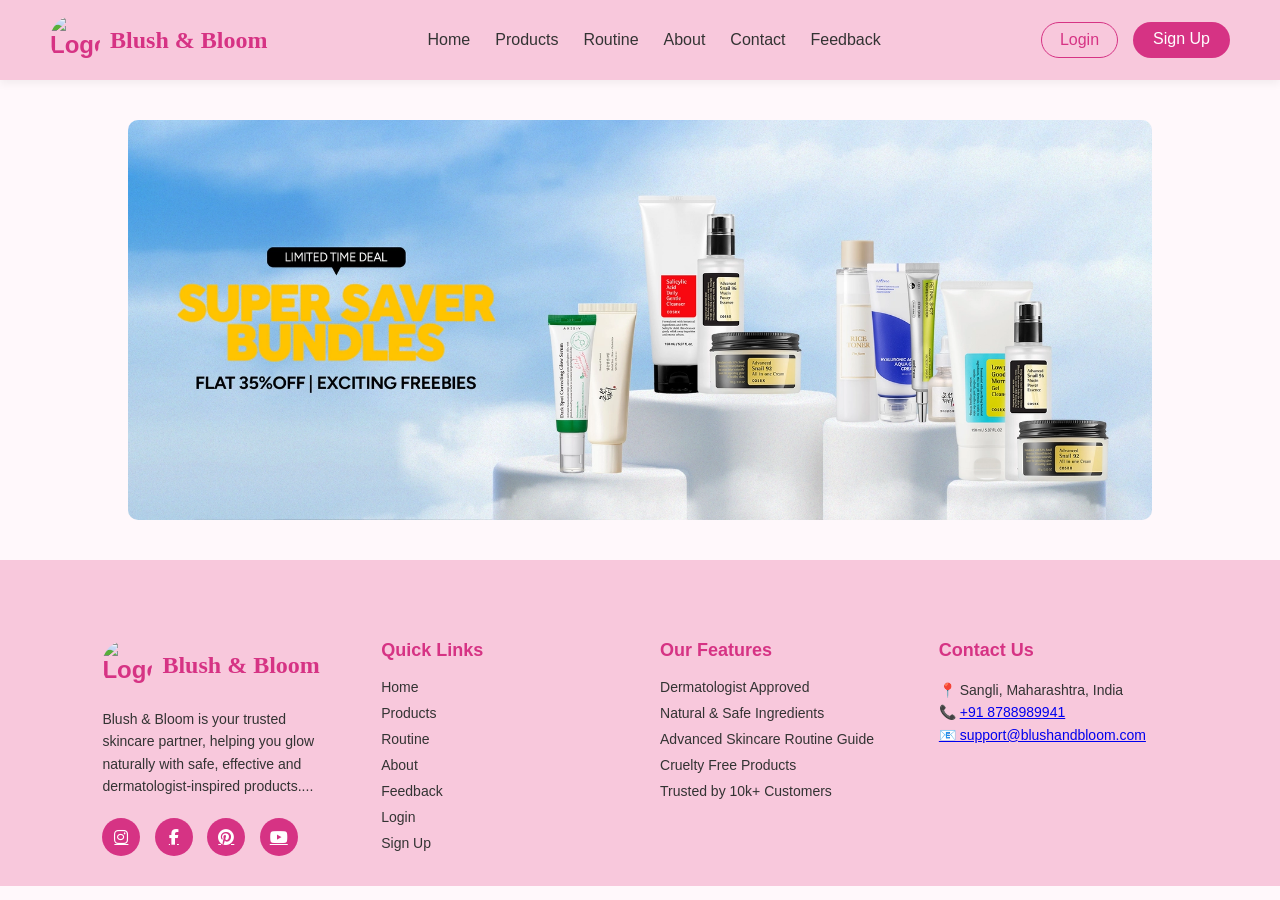
==== index.html @ 6193b395 "Merge branch 'SayaliPawar1312:main' into main" ====
<!DOCTYPE html>
<html lang="en">
<head>

    <title>Blush & Bloom</title>
    <link rel="stylesheet" href="css/index.css">
   <link rel="stylesheet" href="https://cdnjs.cloudflare.com/ajax/libs/font-awesome/6.5.0/css/all.min.css">
</head>
<body>

    <nav class="navbar">
        <div class="nav-left">
        <img src="images/logo.jpeg" alt="Logo" class="logo">
        <h2 class="brand">Blush & Bloom</h2>
        </div>

        <ul class="nav-links">
            <li><a href="./..index.html">Home</a></li>
            <li><a href="./pages/product.html">Products</a></li>
            <li><a href="./pages/routine.html">Routine</a></li>
            <li><a href="./pages/about.html">About</a></li>
            <li><a href="./pages/contact.html">Contact</a></li>
            <li><a href="./pages/feedback.html">Feedback</a></li>
        </ul>

        <div class="auth-buttons">
            <a href="pages/login.html" class="login-btn">Login</a>
            <a href="./pages/signup.html" class="signup-btn">Sign Up</a>
        </div>
    </nav>

   <section class="slider">

<img src="images/slide1.webp" class="slide active">
<img src="images/slide2.webp" class="slide">
<img src="images/slide3.webp" class="slide">
<img src="images/slide4.webp" class="slide">
<img src="images/slide5.webp" class="slide">
<img src="images/slide6.webp" class="slide">
</section>

<script src="js/index.js"></script>

   <footer class="footer">

    <div class="footer-container">

    
        <div class="footer-col">
          <div class="nav-left">
        <img src="images/logo.jpeg" alt="Logo" class="logo">
        <h2 class="brand">Blush & Bloom</h2>
        </div> &nbsp;  &nbsp; &nbsp; &nbsp;
    
            <p>
                Blush & Bloom is your trusted skincare partner, 
                helping you glow naturally with safe, effective 
                and dermatologist-inspired products....
            </p>

            <div class="social-icons">
               
                <a href="#"><i class="fab fa-instagram"></i></a>
                <a href="#"><i class="fab fa-facebook-f"></i></a>
                <a href="#"><i class="fab fa-pinterest"></i></a>
                <a href="#"><i class="fab fa-youtube"></i></a>
            </div>
        </div>

      
        <div class="footer-col">
            <h3>Quick Links</h3>
            <ul>
               <li><a href="./index.html">Home</a></li>
                <li><a href="./pages/product.html">Products</a></li>
                <li><a href="./pages/routine.html">Routine</a></li>
                <li><a href="./pages/about.html">About</a></li>
             <li><a href="./pages/feedback.html">Feedback</a></li>
                <li><a href="./pages/login.html">Login</a></li>
                <li><a href="./pages/signup.html">Sign Up</a></li>
            </ul>
        </div>

    <div class="footer-col">
            <h3>Our Features</h3>
            <ul>
                <li>Dermatologist Approved</li>
                <li>Natural & Safe Ingredients</li>
                <li>Advanced Skincare Routine Guide</li>
                <li>Cruelty Free Products</li>
                <li>Trusted by 10k+ Customers</li>
            </ul>
        </div>
             
       <div class="footer-col">
            <h3>Contact Us</h3>
            <p>📍 Sangli, Maharashtra, India</p>
            <p>📞 <a href="tel:+8788989941" class="menu-subitem">+91 8788989941</a></p>
            <p> <a href="mailto:support@blushandbloom.com.com" class="menu-subitem">
                 📧 support@blushandbloom.com
                </a>
         
        </div> 

    </div>
</footer>
---- css/index.css ----
* {
    margin: 0;
    padding: 0;
    box-sizing: border-box;
}

body {
    font-family: Arial, sans-serif;
    background-color: #fff8fb;
}


.logo {
    font-size: 24px;
    font-weight: bold;
    color: #d63384;
    
}
body{
    margin:0;
}

.navbar{
    display:flex;
    align-items:center;
    padding:0;
}

.navbar {
    display: flex;
    justify-content: space-between;
    align-items: center;
    padding: 15px 50px;
    background-color: #f8c8dc;
    box-shadow: 0 4px 8px rgba(0,0,0,0.05);
}

.logo{
    width:50px;
    height:50px;
    border-radius:50%;
    object-fit:cover;
    margin-left:0.001cm;
}

.nav-left{
    display:flex;
    align-items:center;
    gap:10px;
}

.logo{
    width:50px;
    height:50px;
    border-radius:50%;
    object-fit:cover;
}

.brand{
    font-family:serif;
    color:#d63384;
}

.nav-links{
    list-style:none;
    display:flex;
    gap:25px;
}

.nav-links a{
    text-decoration:none;
    color:black;
    font-weight:500;
}


.nav-links {
    list-style: none;
    display: flex;
    gap: 25px;
}

.nav-links li {
    list-style: none;
}

.nav-links a {
    text-decoration: none;
    color: #333;
    font-weight: 500;
    transition: 0.3s;
}

.nav-links a:hover {
    color: #d63384;
}

.auth-buttons {
    display: flex;
    gap: 15px;
}

.login-btn {
    padding: 8px 18px;
    border: 1px solid #d63384;
    border-radius: 25px;
    text-decoration: none;
    color: #d63384;
    transition: 0.3s;
}

.login-btn:hover {
    background-color: #d63384;
    color: white;
}

.signup-btn {
    padding: 8px 20px;
    background-color: #d63384;
    color: white;
    border-radius: 25px;
    text-decoration: none;
    transition: 0.3s;
}

.signup-btn:hover {
    background-color: #b0256a;
}

.hero {
    text-align: center;
    padding: 100px 20px;
}

.hero h1 {
    font-size: 36px;
    color: #d63384;
}

.hero p {
    margin-top: 10px;
    font-size: 18px;
    color: #555;
}

.hero {
    flex: 1;
}

.slider{
width:80%;
height:400px;
margin:40px auto;
overflow:hidden;
border-radius:10px;
}

.slide{
width:100%;
height:100%;
object-fit:cover;
object-position:center;
display:none;
}

.slide.active{
display:block;
}
.slides{
display:flex;
transition:transform 0.5s ease;
}

.footer {
    background-color: #f8c8dc;   
    color: #333;
    padding: 80px 8% 25px
}

.footer-container {
    display: flex;
    justify-content: space-between;
    flex-wrap: wrap;
    gap: 40px;
}

.footer-col {
    flex: 1;
    min-width: 230px;
}

.footer-logo {
    color: #d63384;
    margin-bottom: 15px;
    font-size: 22px;
}

.footer h3 {
    margin-bottom: 18px;
    color: #d63384;
    font-size: 18px;
}

.footer-col p {
    font-size: 14px;
    line-height: 1.6;
}

.footer-col ul {
    list-style: none;
}

.footer-col ul li {
    margin-bottom: 10px;
    font-size: 14px;
}

.footer-col ul li a {
    text-decoration: none;
    color: #333;
    transition: 0.3s;
}

.footer-col ul li a:hover {
    color: #d63384;
    padding-left: 5px;
}


.social-icons {
    margin-top: 20px;
}

.social-icons a {
    display: inline-flex;
    align-items: center;
    justify-content: center;
    width: 38px;
    height: 38px;
    border-radius: 50%;
    background-color: #d63384;
    color: #fff;
    margin-right: 10px;
    font-size: 16px;
    transition: 0.3s;
}

.social-icons a:hover {
    background-color: #b0256a;
    transform: translateY(-4px);
}

.footer-bottom {
    text-align: center;
    margin-top: 30px;
    border-top: 1px solid #f3b3cf;
    padding-top: 15px;
    font-size: 13px;
}


@media (max-width: 768px) {

    .footer-container {
        flex-direction: column;
        text-align: center;
    }

}
html, body {
    height: 100%;
}

body {
    display: flex;
    flex-direction: column;
}
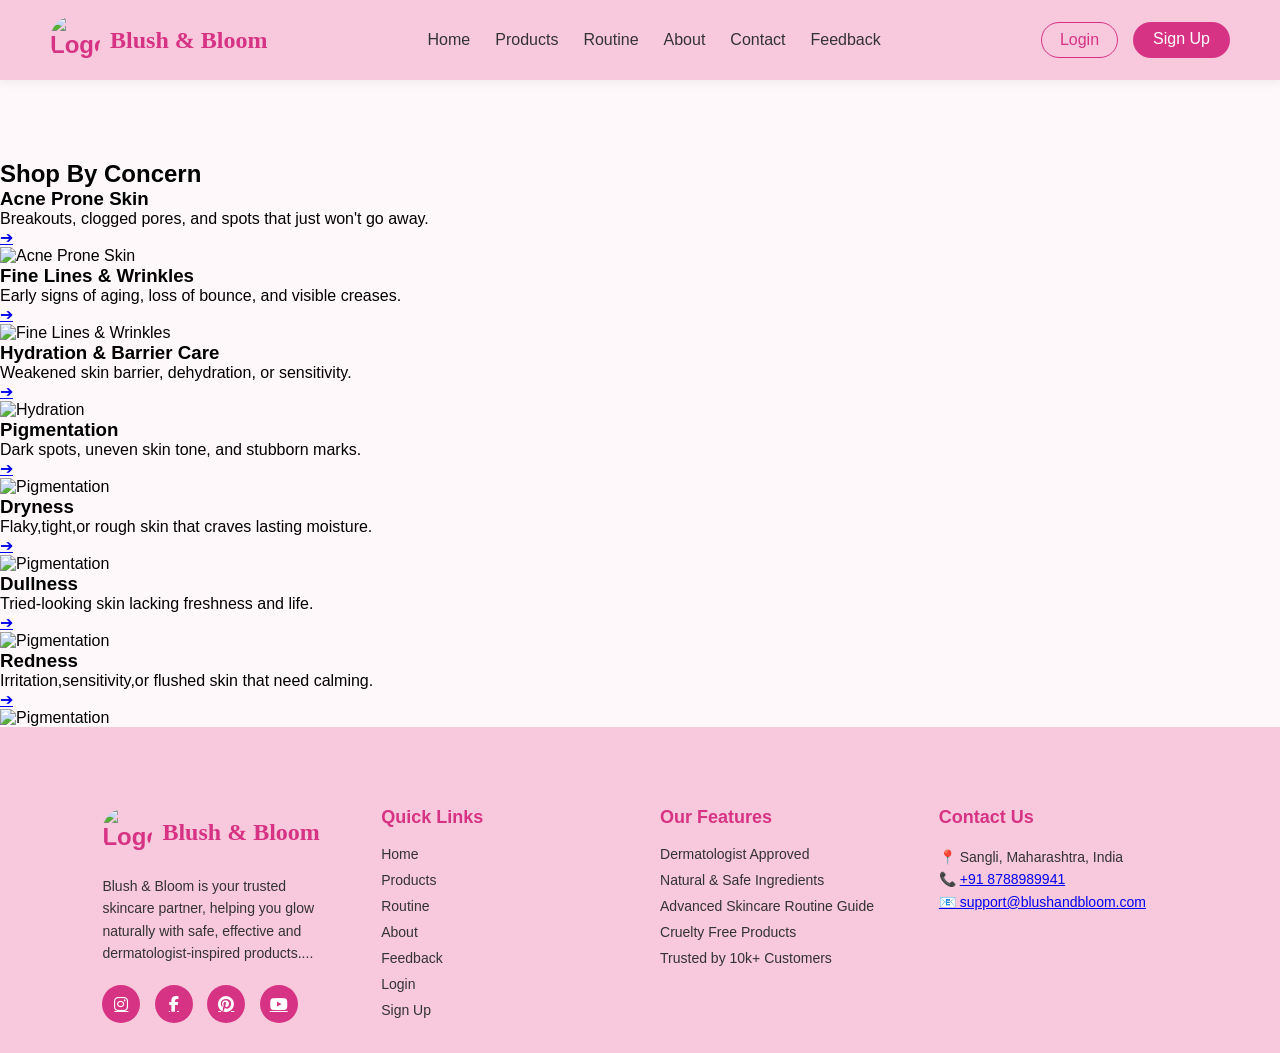
==== commit 6cba6151: "logo added" ====
--- a/index.html
+++ b/index.html
@@ -1,17 +1,18 @@
 <!DOCTYPE html>
 <html lang="en">
+
 <head>
 
     <title>Blush & Bloom</title>
-    <link rel="stylesheet" href="css/index.css">
-   <link rel="stylesheet" href="https://cdnjs.cloudflare.com/ajax/libs/font-awesome/6.5.0/css/all.min.css">
+    <link rel="stylesheet" href="./css/index.css">
+    <link rel="stylesheet" href="https://cdnjs.cloudflare.com/ajax/libs/font-awesome/6.5.0/css/all.min.css">
 </head>
+
 <body>
-
     <nav class="navbar">
         <div class="nav-left">
-        <img src="images/logo.jpeg" alt="Logo" class="logo">
-        <h2 class="brand">Blush & Bloom</h2>
+            <img src="images/logo.jpeg" alt="Logo" class="logo">
+            <h2 class="brand">Blush & Bloom</h2>
         </div>
 
         <ul class="nav-links">
@@ -29,78 +30,149 @@
         </div>
     </nav>
 
-   <section class="slider">
+    <div class="slider">
 
-<img src="images/slide1.webp" class="slide active">
-<img src="images/slide2.webp" class="slide">
-<img src="images/slide3.webp" class="slide">
-<img src="images/slide4.webp" class="slide">
-<img src="images/slide5.webp" class="slide">
-<img src="images/slide6.webp" class="slide">
-</section>
+        <img src="images/slide1.webp" class="slide active">
+        <img src="images/slide2.webp" class="slide">
+        <img src="images/slide3.webp" class="slide">
+        <img src="images/slide4.webp" class="slide">
+        <img src="images/slide5.webp" class="slide">
+        <img src="images/slide6.webp" class="slide">
+    </div>
 
-<script src="js/index.js"></script>
+    <script src="js/index.js"></script>
 
-   <footer class="footer">
+    <section class="shop-by-concern">
+        <h2 class="section-title">Shop By Concern</h2>
 
-    <div class="footer-container">
+        <div class="concern-container">
+            <div class="concern-card">
+                <div class="card-content">
+                    <h3>Acne Prone Skin</h3>
+                    <p>Breakouts, clogged pores, and spots that just won't go away.</p>
+                    <a href="#" class="arrow-btn">➔</a>
+                </div>
+                <img src="images/acne.webp" alt="Acne Prone Skin">
+            </div>
 
-    
-        <div class="footer-col">
-          <div class="nav-left">
-        <img src="images/logo.jpeg" alt="Logo" class="logo">
-        <h2 class="brand">Blush & Bloom</h2>
-        </div> &nbsp;  &nbsp; &nbsp; &nbsp;
-    
-            <p>
-                Blush & Bloom is your trusted skincare partner, 
-                helping you glow naturally with safe, effective 
-                and dermatologist-inspired products....
-            </p>
+            <div class="concern-card">
+                <div class="card-content">
+                    <h3>Fine Lines & Wrinkles</h3>
+                    <p>Early signs of aging, loss of bounce, and visible creases.</p>
+                    <a href="#" class="arrow-btn">➔</a>
+                </div>
+                <img src="images/fine-lines.webp" alt="Fine Lines & Wrinkles">
+            </div>
 
-            <div class="social-icons">
-               
-                <a href="#"><i class="fab fa-instagram"></i></a>
-                <a href="#"><i class="fab fa-facebook-f"></i></a>
-                <a href="#"><i class="fab fa-pinterest"></i></a>
-                <a href="#"><i class="fab fa-youtube"></i></a>
+            <div class="concern-card">
+                <div class="card-content">
+                    <h3>Hydration & Barrier Care</h3>
+                    <p>Weakened skin barrier, dehydration, or sensitivity.</p>
+                    <a href="#" class="arrow-btn">➔</a>
+                </div>
+                <img src="images/hydration.webp" alt="Hydration">
             </div>
+
+            <div class="concern-card">
+                <div class="card-content">
+                    <h3>Pigmentation</h3>
+                    <p>Dark spots, uneven skin tone, and stubborn marks.</p>
+                    <a href="#" class="arrow-btn">➔</a>
+                </div>
+                <img src="images/pigmentation.webp" alt="Pigmentation">
+            </div>
+
+            <div class="concern-card">
+                <div class="card-content">
+                    <h3>Dryness</h3>
+                    <p>Flaky,tight,or rough skin that craves lasting moisture.</p>
+                    <a href="#" class="arrow-btn">➔</a>
+                </div>
+                <img src="images/dryness.webp" alt="Pigmentation">
+            </div>
+
+            <div class="concern-card">
+                <div class="card-content">
+                    <h3>Dullness</h3>
+                    <p>Tried-looking skin lacking freshness and life.</p>
+                    <a href="#" class="arrow-btn">➔</a>
+                </div>
+                <img src="images/dullness.webp" alt="Pigmentation">
+            </div>
+
+            <div class="concern-card">
+                <div class="card-content">
+                    <h3>Redness</h3>
+                    <p>Irritation,sensitivity,or flushed skin that need calming.</p>
+                    <a href="#" class="arrow-btn">➔</a>
+                </div>
+                <img src="images/redness.webp" alt="Pigmentation">
+            </div>
+
+
         </div>
+    </section>
 
-      
-        <div class="footer-col">
-            <h3>Quick Links</h3>
-            <ul>
-               <li><a href="./index.html">Home</a></li>
-                <li><a href="./pages/product.html">Products</a></li>
-                <li><a href="./pages/routine.html">Routine</a></li>
-                <li><a href="./pages/about.html">About</a></li>
-             <li><a href="./pages/feedback.html">Feedback</a></li>
-                <li><a href="./pages/login.html">Login</a></li>
-                <li><a href="./pages/signup.html">Sign Up</a></li>
-            </ul>
+    <footer class="footer">
+
+        <div class="footer-container">
+
+
+            <div class="footer-col">
+                <div class="nav-left">
+                    <img src="images/logo.jpeg" alt="Logo" class="logo">
+                    <h2 class="brand">Blush & Bloom</h2>
+                </div> &nbsp; &nbsp; &nbsp; &nbsp;
+
+                <p>
+                    Blush & Bloom is your trusted skincare partner,
+                    helping you glow naturally with safe, effective
+                    and dermatologist-inspired products....
+                </p>
+
+                <div class="social-icons">
+
+                    <a href="#"><i class="fab fa-instagram"></i></a>
+                    <a href="#"><i class="fab fa-facebook-f"></i></a>
+                    <a href="#"><i class="fab fa-pinterest"></i></a>
+                    <a href="#"><i class="fab fa-youtube"></i></a>
+                </div>
+            </div>
+
+
+            <div class="footer-col">
+                <h3>Quick Links</h3>
+                <ul>
+                    <li><a href="./index.html">Home</a></li>
+                    <li><a href="./pages/product.html">Products</a></li>
+                    <li><a href="./pages/routine.html">Routine</a></li>
+                    <li><a href="./pages/about.html">About</a></li>
+                    <li><a href="./pages/feedback.html">Feedback</a></li>
+                    <li><a href="./pages/login.html">Login</a></li>
+                    <li><a href="./pages/signup.html">Sign Up</a></li>
+                </ul>
+            </div>
+
+            <div class="footer-col">
+                <h3>Our Features</h3>
+                <ul>
+                    <li>Dermatologist Approved</li>
+                    <li>Natural & Safe Ingredients</li>
+                    <li>Advanced Skincare Routine Guide</li>
+                    <li>Cruelty Free Products</li>
+                    <li>Trusted by 10k+ Customers</li>
+                </ul>
+            </div>
+
+            <div class="footer-col">
+                <h3>Contact Us</h3>
+                <p>📍 Sangli, Maharashtra, India</p>
+                <p>📞 <a href="tel:+8788989941" class="menu-subitem">+91 8788989941</a></p>
+                <p> <a href="mailto:support@blushandbloom.com.com" class="menu-subitem">
+                        📧 support@blushandbloom.com
+                    </a>
+
+            </div>
+
         </div>
-
-    <div class="footer-col">
-            <h3>Our Features</h3>
-            <ul>
-                <li>Dermatologist Approved</li>
-                <li>Natural & Safe Ingredients</li>
-                <li>Advanced Skincare Routine Guide</li>
-                <li>Cruelty Free Products</li>
-                <li>Trusted by 10k+ Customers</li>
-            </ul>
-        </div>
-             
-       <div class="footer-col">
-            <h3>Contact Us</h3>
-            <p>📍 Sangli, Maharashtra, India</p>
-            <p>📞 <a href="tel:+8788989941" class="menu-subitem">+91 8788989941</a></p>
-            <p> <a href="mailto:support@blushandbloom.com.com" class="menu-subitem">
-                 📧 support@blushandbloom.com
-                </a>
-         
-        </div> 
-
-    </div>
-</footer>+    </footer>
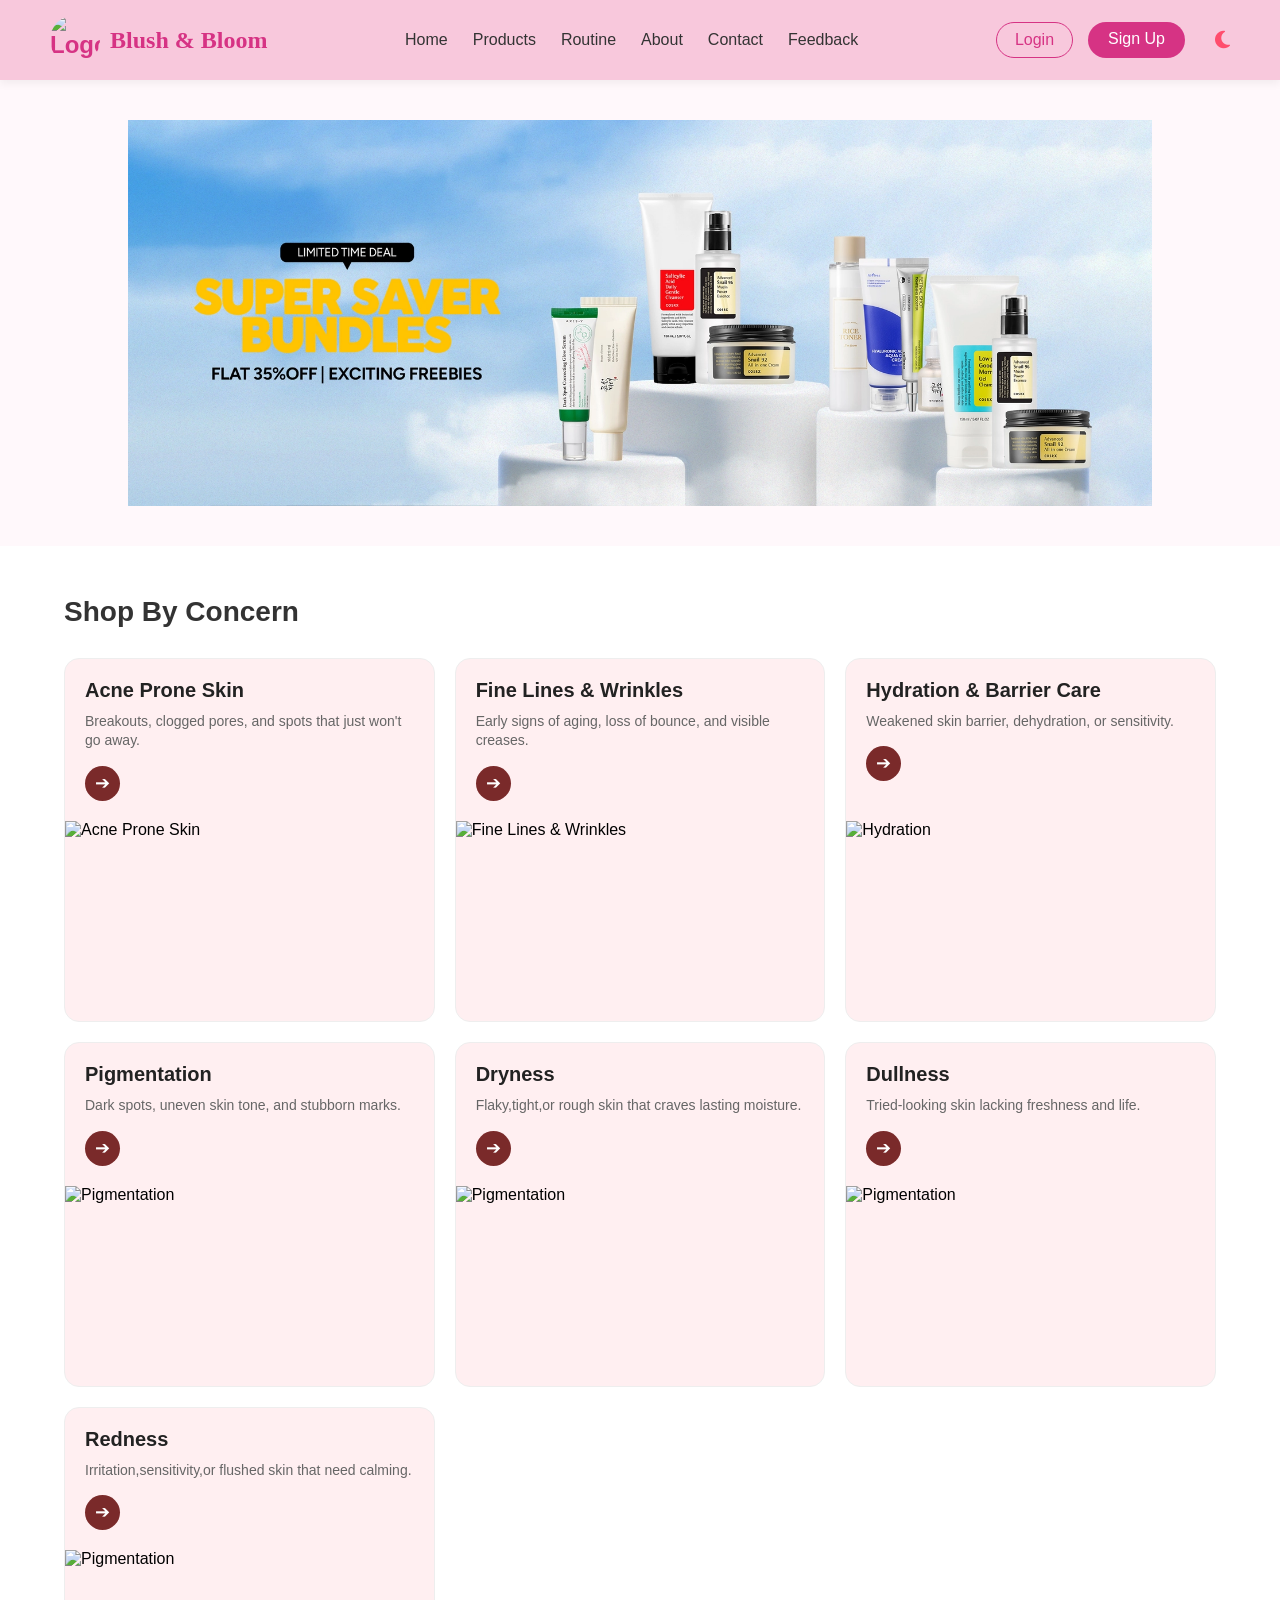
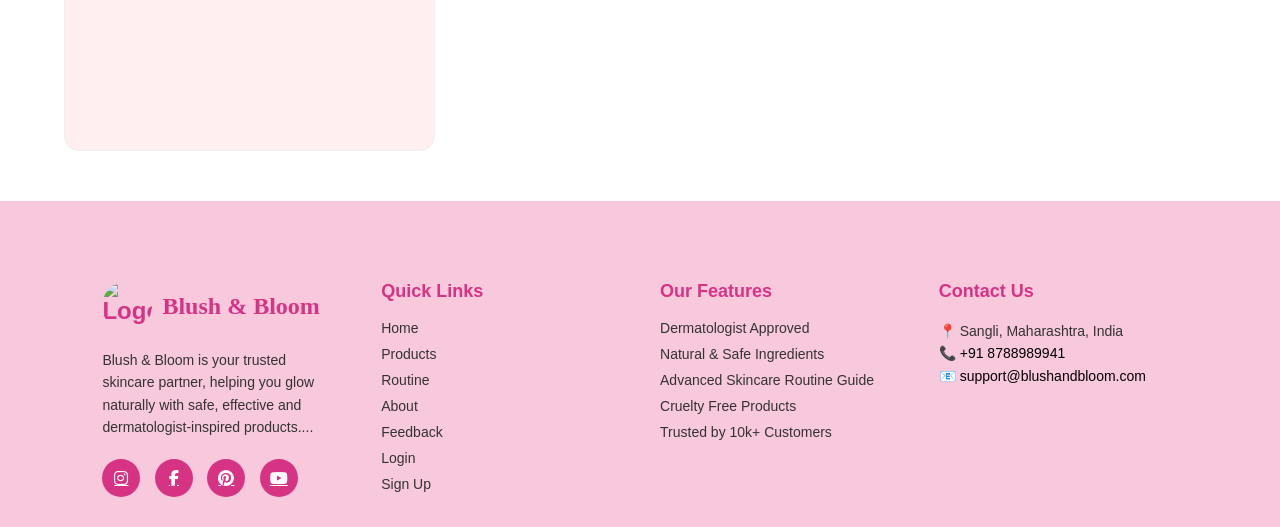
==== commit e1ee4a44: "local storage added" ====
--- a/index.html
+++ b/index.html
@@ -1,13 +1,10 @@
 <!DOCTYPE html>
 <html lang="en">
-
 <head>
-
     <title>Blush & Bloom</title>
     <link rel="stylesheet" href="./css/index.css">
     <link rel="stylesheet" href="https://cdnjs.cloudflare.com/ajax/libs/font-awesome/6.5.0/css/all.min.css">
 </head>
-
 <body>
     <nav class="navbar">
         <div class="nav-left">
@@ -27,6 +24,9 @@
         <div class="auth-buttons">
             <a href="pages/login.html" class="login-btn">Login</a>
             <a href="./pages/signup.html" class="signup-btn">Sign Up</a>
+            <button id="themeToggle" class="theme-btn">
+<i class="fa-solid fa-moon"></i>
+</button>
         </div>
     </nav>
 
@@ -50,7 +50,7 @@
                 <div class="card-content">
                     <h3>Acne Prone Skin</h3>
                     <p>Breakouts, clogged pores, and spots that just won't go away.</p>
-                    <a href="#" class="arrow-btn">➔</a>
+                    <a href="pages/product.html" class="arrow-btn">➔</a>
                 </div>
                 <img src="images/acne.webp" alt="Acne Prone Skin">
             </div>
@@ -59,7 +59,7 @@
                 <div class="card-content">
                     <h3>Fine Lines & Wrinkles</h3>
                     <p>Early signs of aging, loss of bounce, and visible creases.</p>
-                    <a href="#" class="arrow-btn">➔</a>
+                  <a href="pages/product.html" class="arrow-btn">➔</a>
                 </div>
                 <img src="images/fine-lines.webp" alt="Fine Lines & Wrinkles">
             </div>
@@ -68,7 +68,7 @@
                 <div class="card-content">
                     <h3>Hydration & Barrier Care</h3>
                     <p>Weakened skin barrier, dehydration, or sensitivity.</p>
-                    <a href="#" class="arrow-btn">➔</a>
+                     <a href="pages/product.html" class="arrow-btn">➔</a>
                 </div>
                 <img src="images/hydration.webp" alt="Hydration">
             </div>
@@ -77,7 +77,7 @@
                 <div class="card-content">
                     <h3>Pigmentation</h3>
                     <p>Dark spots, uneven skin tone, and stubborn marks.</p>
-                    <a href="#" class="arrow-btn">➔</a>
+                     <a href="pages/product.html" class="arrow-btn">➔</a>
                 </div>
                 <img src="images/pigmentation.webp" alt="Pigmentation">
             </div>
@@ -86,7 +86,7 @@
                 <div class="card-content">
                     <h3>Dryness</h3>
                     <p>Flaky,tight,or rough skin that craves lasting moisture.</p>
-                    <a href="#" class="arrow-btn">➔</a>
+              <a href="pages/product.html" class="arrow-btn">➔</a>
                 </div>
                 <img src="images/dryness.webp" alt="Pigmentation">
             </div>
@@ -95,7 +95,7 @@
                 <div class="card-content">
                     <h3>Dullness</h3>
                     <p>Tried-looking skin lacking freshness and life.</p>
-                    <a href="#" class="arrow-btn">➔</a>
+                    <a href="pages/product.html" class="arrow-btn">➔</a>
                 </div>
                 <img src="images/dullness.webp" alt="Pigmentation">
             </div>
@@ -104,12 +104,10 @@
                 <div class="card-content">
                     <h3>Redness</h3>
                     <p>Irritation,sensitivity,or flushed skin that need calming.</p>
-                    <a href="#" class="arrow-btn">➔</a>
+                   <a href="pages/product.html" class="arrow-btn">➔</a>
                 </div>
                 <img src="images/redness.webp" alt="Pigmentation">
             </div>
-
-
         </div>
     </section>
 
--- a/css/index.css
+++ b/css/index.css
@@ -101,6 +101,32 @@
     gap: 15px;
 }
 
+.theme-btn{
+background:transparent;
+border:none;
+font-size:20px;
+cursor:pointer;
+color:#ff4d6d;
+margin-left:15px;
+}
+
+.dark-mode{
+background:#1a1a1a;
+color:white;
+}
+
+.dark-mode .navbar{
+background:#111;
+}
+
+.dark-mode .nav-links a{
+color:white;
+}
+
+.dark-mode .brand{
+color:#ff8fab;
+}
+
 .login-btn {
     padding: 8px 18px;
     border: 1px solid #d63384;
@@ -152,8 +178,8 @@
 width:80%;
 height:400px;
 margin:40px auto;
-overflow:hidden;
 border-radius:10px;
+position: relative;
 }
 
 .slide{
@@ -167,6 +193,7 @@
 .slide.active{
 display:block;
 }
+
 .slides{
 display:flex;
 transition:transform 0.5s ease;
@@ -227,6 +254,10 @@
     padding-left: 5px;
 }
 
+.menu-subitem{
+    text-decoration: none;
+    color: black;
+}
 
 .social-icons {
     margin-top: 20px;
@@ -276,3 +307,82 @@
     display: flex;
     flex-direction: column;
 }
+
+.shop-by-concern {
+    padding: 50px 5%;
+    background-color: #fff;
+    font-family: Arial, sans-serif;
+}
+
+.section-title {
+    font-size: 28px;
+    font-weight: bold;
+    margin-bottom: 30px;
+    color: #333;
+}
+
+.concern-container {
+    display: grid;
+    grid-template-columns: repeat(auto-fit, minmax(280px, 1fr));
+    gap: 20px;
+}
+
+.concern-card {
+    background-color: #FFEFF1 ; 
+    border-radius: 15px;
+    overflow: hidden;
+    display: flex;
+    flex-direction: column;
+    justify-content: space-between;
+    transition: transform 0.3s ease;
+    border: 1px solid #eee;
+}
+
+.concern-card:hover {
+    transform: translateY(-5px);
+}
+
+.card-content {
+    padding: 20px;
+}
+
+.card-content h3 {
+    font-size: 20px;
+    margin-bottom: 10px;
+    color: #222;
+}
+
+.card-content p {
+    font-size: 14px;
+    color: #666;
+    line-height: 1.4;
+    margin-bottom: 15px;
+}
+
+.arrow-btn {
+    display: inline-block;
+    width: 35px;
+    height: 35px;
+    background-color: #7a2a2a; 
+    color: white;
+    text-align: center;
+    line-height: 35px;
+    border-radius: 50%;
+    text-decoration: none;
+    font-size: 18px;
+}
+
+.concern-card img {
+    width: 100%;
+    height: 200px;
+    object-fit: cover;
+    display: block;
+}
+
+@media (max-width: 600px) {
+    .concern-container {
+        grid-template-columns: 1fr;
+    }
+}
+
+
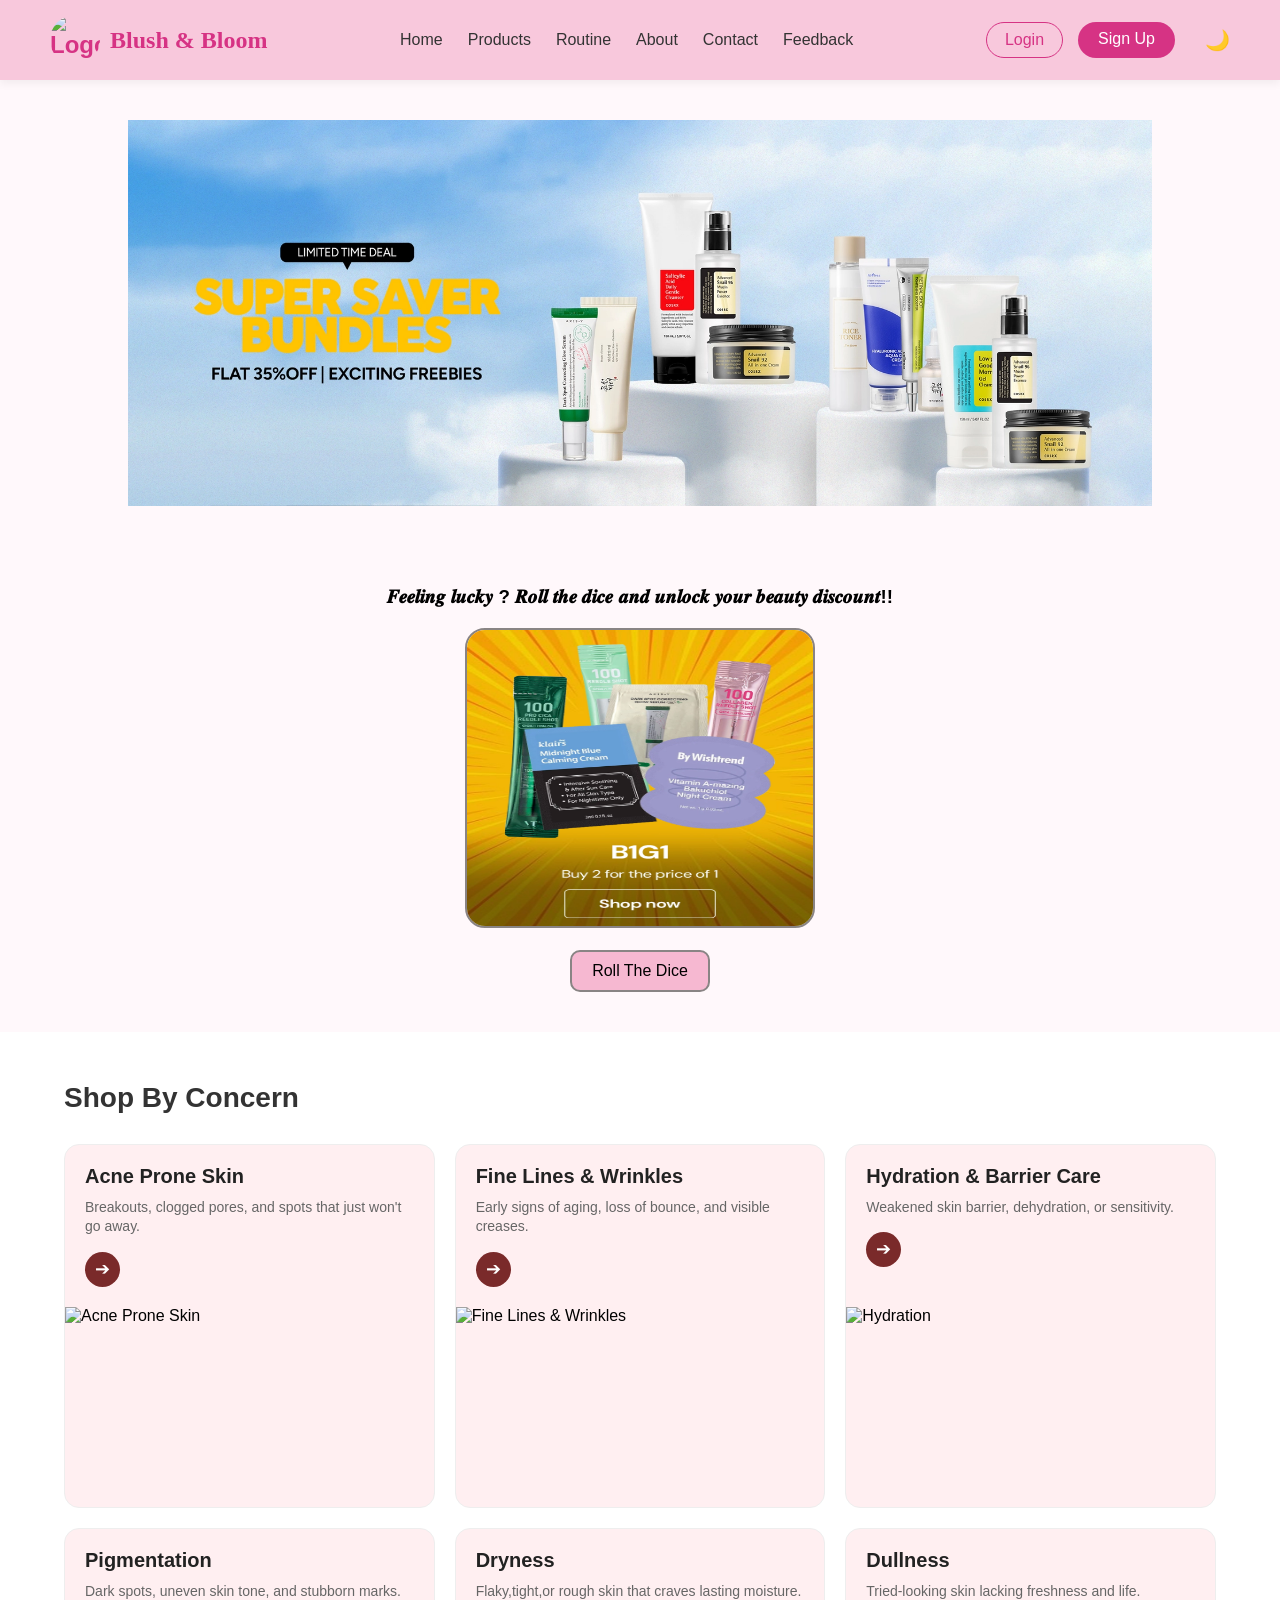
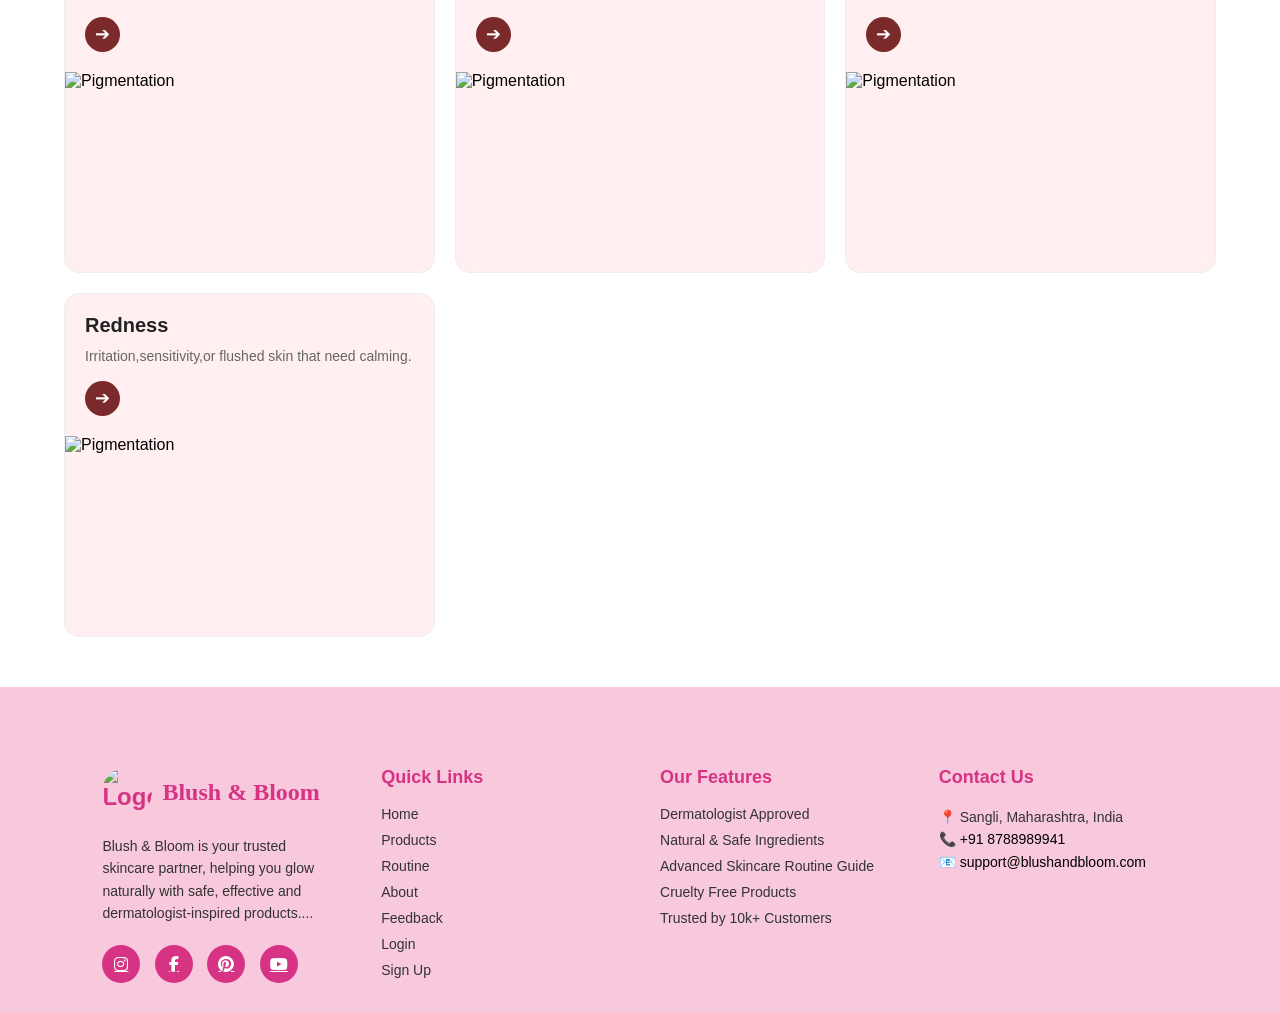
==== commit 27852ec9: "Merge branch 'SayaliPawar1312:main' into main" ====
--- a/index.html
+++ b/index.html
@@ -24,8 +24,7 @@
         <div class="auth-buttons">
             <a href="pages/login.html" class="login-btn">Login</a>
             <a href="./pages/signup.html" class="signup-btn">Sign Up</a>
-            <button id="themeToggle" class="theme-btn">
-<i class="fa-solid fa-moon"></i>
+        <button id="themeToggle" class="theme-btn">🌙</button>
 </button>
         </div>
     </nav>
@@ -41,6 +40,49 @@
     </div>
 
     <script src="js/index.js"></script>
+
+    <div class="dice-container">
+        <h3>𝑭𝒆𝒆𝒍𝒊𝒏𝒈 𝒍𝒖𝒄𝒌𝒚 ?
+𝑹𝒐𝒍𝒍 𝒕𝒉𝒆 𝒅𝒊𝒄𝒆 𝒂𝒏𝒅 𝒖𝒏𝒍𝒐𝒄𝒌 𝒚𝒐𝒖𝒓 𝒃𝒆𝒂𝒖𝒕𝒚 𝒅𝒊𝒔𝒄𝒐𝒖𝒏𝒕!!</h3>
+        <img src="images/dice1.webp" alt="discount" id="dice" class="dice-img" />
+        <br> <br>
+        <button type="button" onclick="rollDice()" class="dice">Roll The Dice</button>
+
+        <script>
+            const diceImg = document.getElementById("dice");
+            function rollDice() {
+                const min = 1;
+                const max = 7;
+
+                const randomNumber = Math.floor(Math.random() * (max - min)) + min;
+                switch (randomNumber) {
+                    case 1: diceImg.src = "images/dice2.jpg";
+                        console.log(randomNumber);
+                        break;
+                    case 2: diceImg.src = "images/dice3.webp";
+                        console.log(randomNumber);
+
+                        break;
+                    case 3: diceImg.src = "images/dice4.webp";
+                        console.log(randomNumber);
+
+                        break;
+                    case 4: diceImg.src = "images/dice-5.jpg";
+                        console.log(randomNumber);
+
+                        break;
+                    case 5: diceImg.src = "images/dice-6.jpg";
+                        console.log(randomNumber);
+
+                        break;
+                    case 6: diceImg.src = "images/dice-7.jpg";
+                        console.log(randomNumber);
+
+                        break;
+                }
+            }
+        </script>
+    </div>
 
     <section class="shop-by-concern">
         <h2 class="section-title">Shop By Concern</h2>
--- a/css/index.css
+++ b/css/index.css
@@ -100,31 +100,24 @@
     display: flex;
     gap: 15px;
 }
-
 .theme-btn{
-background:transparent;
-border:none;
-font-size:20px;
-cursor:pointer;
-color:#ff4d6d;
-margin-left:15px;
-}
-
-.dark-mode{
-background:#1a1a1a;
+background: transparent;
+border: none;
+font-size: 20px;
+cursor: pointer;
+margin-left: 15px;
+}
+
+.navbar.dark-mode{
+background:#111;
+}
+
+.navbar.dark-mode a{
 color:white;
 }
 
-.dark-mode .navbar{
-background:#111;
-}
-
-.dark-mode .nav-links a{
-color:white;
-}
-
-.dark-mode .brand{
-color:#ff8fab;
+.navbar.dark-mode .brand{
+color:#ff6b81;
 }
 
 .login-btn {
@@ -385,4 +378,40 @@
     }
 }
 
-
+.dice-img {
+    width: 350px;
+    height: 300px;
+    border: #898484 solid 2px;
+    border-radius: 20px;
+    text-align: right;
+}
+
+.dice-container {
+    text-align: center;
+    margin: 40px 0;
+}
+
+.dice-container h3 {
+    color: #000000;
+    margin-bottom: 20px;
+}
+
+.dice {
+    padding: 10px 20px;
+    font-size: 16px;
+    background-color: #f6b8d1;
+    color: #000000;
+    border:#898484 solid 2px;
+    border-radius: 10px;
+    cursor: pointer;
+}
+
+.dice:hover {
+    background-color: #d63384;
+    color: #fff;
+}
+
+.heading{
+    background-color:  #f8c8dc;
+    padding: 20px;
+}
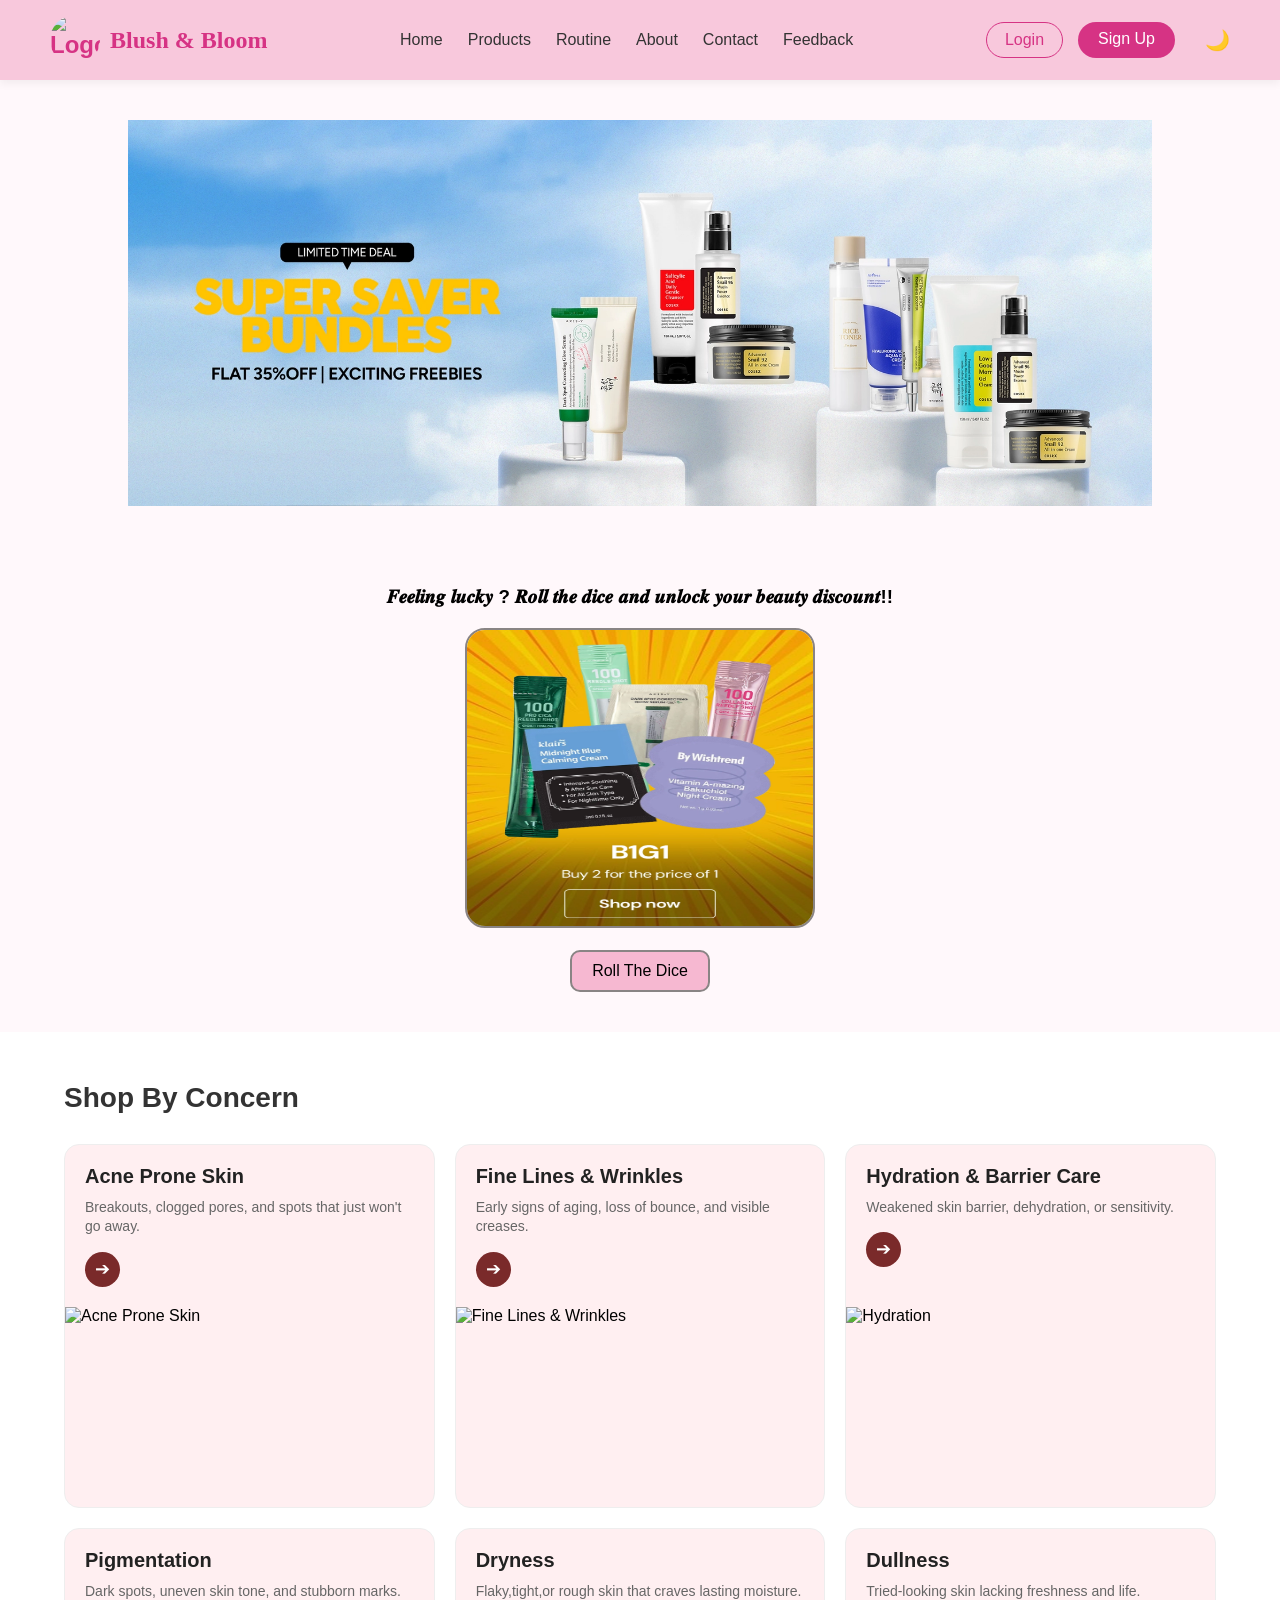
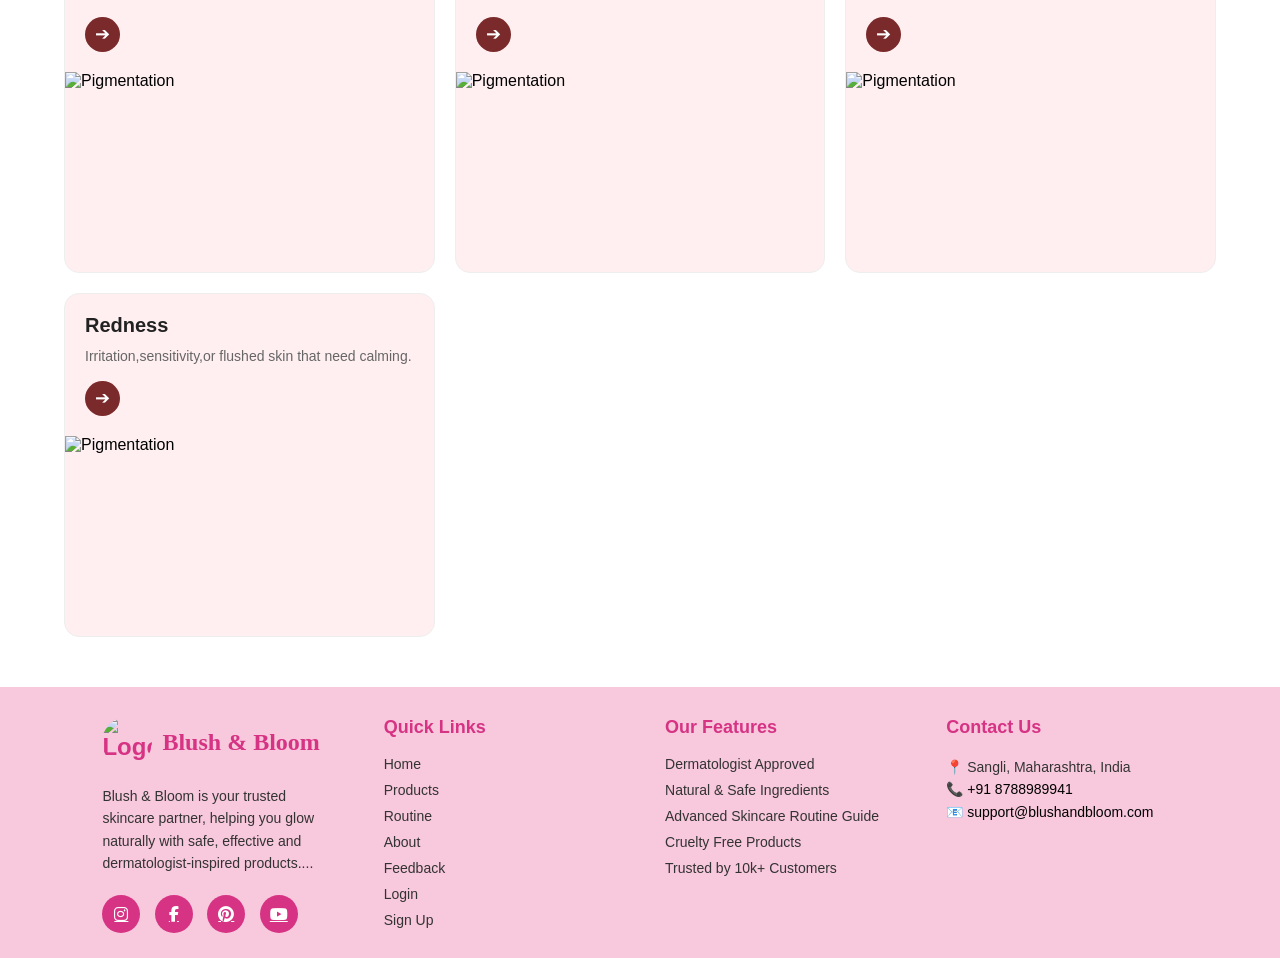
==== commit d277412d: "Merge branch 'SayaliPawar1312:main' into main" ====
--- a/index.html
+++ b/index.html
@@ -3,6 +3,8 @@
 <head>
     <title>Blush & Bloom</title>
     <link rel="stylesheet" href="./css/index.css">
+       <link rel="stylesheet" href="./css/navbar.css">
+        <link rel="stylesheet" href="./css/footer.css">
     <link rel="stylesheet" href="https://cdnjs.cloudflare.com/ajax/libs/font-awesome/6.5.0/css/all.min.css">
 </head>
 <body>
--- a/css/index.css
+++ b/css/index.css
@@ -7,7 +7,7 @@
 
 body {
     font-family: Arial, sans-serif;
-    background-color: #fff8fb;
+    background-color: #fff0f5;
 }
 
 
@@ -192,114 +192,6 @@
 transition:transform 0.5s ease;
 }
 
-.footer {
-    background-color: #f8c8dc;   
-    color: #333;
-    padding: 80px 8% 25px
-}
-
-.footer-container {
-    display: flex;
-    justify-content: space-between;
-    flex-wrap: wrap;
-    gap: 40px;
-}
-
-.footer-col {
-    flex: 1;
-    min-width: 230px;
-}
-
-.footer-logo {
-    color: #d63384;
-    margin-bottom: 15px;
-    font-size: 22px;
-}
-
-.footer h3 {
-    margin-bottom: 18px;
-    color: #d63384;
-    font-size: 18px;
-}
-
-.footer-col p {
-    font-size: 14px;
-    line-height: 1.6;
-}
-
-.footer-col ul {
-    list-style: none;
-}
-
-.footer-col ul li {
-    margin-bottom: 10px;
-    font-size: 14px;
-}
-
-.footer-col ul li a {
-    text-decoration: none;
-    color: #333;
-    transition: 0.3s;
-}
-
-.footer-col ul li a:hover {
-    color: #d63384;
-    padding-left: 5px;
-}
-
-.menu-subitem{
-    text-decoration: none;
-    color: black;
-}
-
-.social-icons {
-    margin-top: 20px;
-}
-
-.social-icons a {
-    display: inline-flex;
-    align-items: center;
-    justify-content: center;
-    width: 38px;
-    height: 38px;
-    border-radius: 50%;
-    background-color: #d63384;
-    color: #fff;
-    margin-right: 10px;
-    font-size: 16px;
-    transition: 0.3s;
-}
-
-.social-icons a:hover {
-    background-color: #b0256a;
-    transform: translateY(-4px);
-}
-
-.footer-bottom {
-    text-align: center;
-    margin-top: 30px;
-    border-top: 1px solid #f3b3cf;
-    padding-top: 15px;
-    font-size: 13px;
-}
-
-
-@media (max-width: 768px) {
-
-    .footer-container {
-        flex-direction: column;
-        text-align: center;
-    }
-
-}
-html, body {
-    height: 100%;
-}
-
-body {
-    display: flex;
-    flex-direction: column;
-}
 
 .shop-by-concern {
     padding: 50px 5%;
@@ -414,4 +306,5 @@
 .heading{
     background-color:  #f8c8dc;
     padding: 20px;
-}+}
+
--- a/css/navbar.css
+++ b/css/navbar.css
@@ -0,0 +1,203 @@
+* {
+    margin: 0;
+    padding: 0;
+    box-sizing: border-box;
+}
+
+body {
+    font-family: Arial, sans-serif;
+    background-color: #fff8fb;
+}
+
+.logo {
+    font-size: 24px;
+    font-weight: bold;
+    color: #d63384;
+
+}
+
+body {
+    margin: 0;
+}
+
+.navbar {
+    display: flex;
+    justify-content: space-between;
+    align-items: center;
+    padding: 15px 50px;
+    background-color: #f8c8dc;
+    box-shadow: 0 4px 8px rgba(0, 0, 0, 0.05);
+    position: sticky;
+}
+
+.logo {
+    width: 50px;
+    height: 50px;
+    border-radius: 50%;
+    object-fit: cover;
+    margin-left: 0.001cm;
+}
+
+.nav-left {
+    display: flex;
+    align-items: center;
+    gap: 10px;
+}
+
+.logo {
+    width: 50px;
+    height: 50px;
+    border-radius: 50%;
+    object-fit: cover;
+}
+
+.brand {
+    font-family: serif;
+    color: #d63384;
+}
+
+.nav-links {
+    list-style: none;
+    display: flex;
+    gap: 25px;
+}
+
+.nav-links a {
+    text-decoration: none;
+    color: black;
+    font-weight: 500;
+}
+
+
+.nav-links {
+    list-style: none;
+    display: flex;
+    gap: 25px;
+}
+
+.nav-links li {
+    list-style: none;
+}
+
+.nav-links a {
+    text-decoration: none;
+    color: #333;
+    font-weight: 500;
+    transition: 0.3s;
+}
+
+.nav-links a:hover {
+    color: #d63384;
+}
+
+
+.auth-buttons {
+    display: flex;
+    gap: 15px;
+}
+
+.login-btn {
+    padding: 8px 18px;
+    border: 1px solid #d63384;
+    border-radius: 25px;
+    text-decoration: none;
+    color: #d63384;
+    transition: 0.3s;
+}
+
+.login-btn:hover {
+    background-color: #d63384;
+    color: white;
+}
+
+.signup-btn {
+    padding: 8px 20px;
+    background-color: #d63384;
+    color: white;
+    border-radius: 25px;
+    text-decoration: none;
+    transition: 0.3s;
+}
+
+.signup-btn:hover {
+    background-color: #b0256a;
+}
+
+.hero {
+    text-align: center;
+    padding: 100px 20px;
+}
+
+.hero h1 {
+    font-size: 36px;
+    color: #d63384;
+}
+
+.hero p {
+    margin-top: 10px;
+    font-size: 18px;
+    color: #555;
+}
+
+.hero {
+    flex: 1;
+}
+
+
+@media (max-width:768px){
+
+.navbar{
+flex-direction:column;
+align-items:center;
+padding:10px;
+}
+
+.nav-links{
+flex-direction:column;
+align-items:center;
+gap:12px;
+margin-top:10px;
+}
+
+.nav-links a{
+display:block;
+}
+
+.search-bar{
+width:90%;
+margin-top:10px;
+}
+
+.theme-toggle{
+margin-top:10px;
+}
+
+}
+
+@media (max-width:768px){
+
+.footer-container{
+flex-direction:column;
+text-align:center;
+gap:20px;
+}
+
+.footer-section{
+width:100%;
+}
+
+.footer-section h3{
+margin-bottom:8px;
+}
+
+.footer-social{
+justify-content:center;
+margin-top:10px;
+}
+
+.footer-bottom{
+font-size:14px;
+padding-top:10px;
+}
+
+}
--- a/css/footer.css
+++ b/css/footer.css
@@ -0,0 +1,105 @@
+
+.footer {
+    background-color: #f8c8dc;   
+    color: #333;
+    padding: 20px 8%;
+}
+
+.footer-container {
+    display: flex;
+    justify-content: space-between;
+    flex-wrap: wrap;
+    gap: 50px;
+    margin-top: 10px;
+}
+
+.footer-col {
+    flex: 1;
+    min-width: 230px;
+}
+
+.footer-logo {
+    color: #d63384;
+    margin-bottom: 15px;
+    font-size: 22px;
+}
+
+
+.footer h3 {
+    margin-bottom: 18px;
+    color: #d63384;
+    font-size: 18px;
+}
+
+.footer-col p {
+    font-size: 14px;
+    line-height: 1.6;
+}
+
+.footer-col ul {
+    list-style: none;
+}
+
+.footer-col ul li {
+    margin-bottom: 10px;
+    font-size: 14px;
+}
+
+.footer-col ul li a {
+    text-decoration: none;
+    color: #333;
+    transition: 0.3s;
+}
+
+.footer-col ul li a:hover {
+    color: #d63384;
+    padding-left: 5px;
+}
+
+.menu-subitem{
+    text-decoration: none;
+    color: black;
+}
+
+.social-icons {
+    margin-top: 20px;
+}
+
+.social-icons a {
+    display: inline-flex;
+    align-items: center;
+    justify-content: center;
+    width: 38px;
+    height: 38px;
+    border-radius: 50%;
+    background-color: #d63384;
+    color: #fff;
+    margin-right: 10px;
+    font-size: 16px;
+    transition: 0.3s;
+}
+
+.social-icons a:hover {
+    background-color: #b0256a;
+    transform: translateY(-4px);
+}
+
+@media (max-width: 768px) {
+
+    .footer-container {
+        flex-direction: column;
+        text-align: center;
+    }
+
+}
+html, body {
+    height: 100%;
+}
+
+body {
+    display: flex;
+    flex-direction: column;
+}
+
+
+
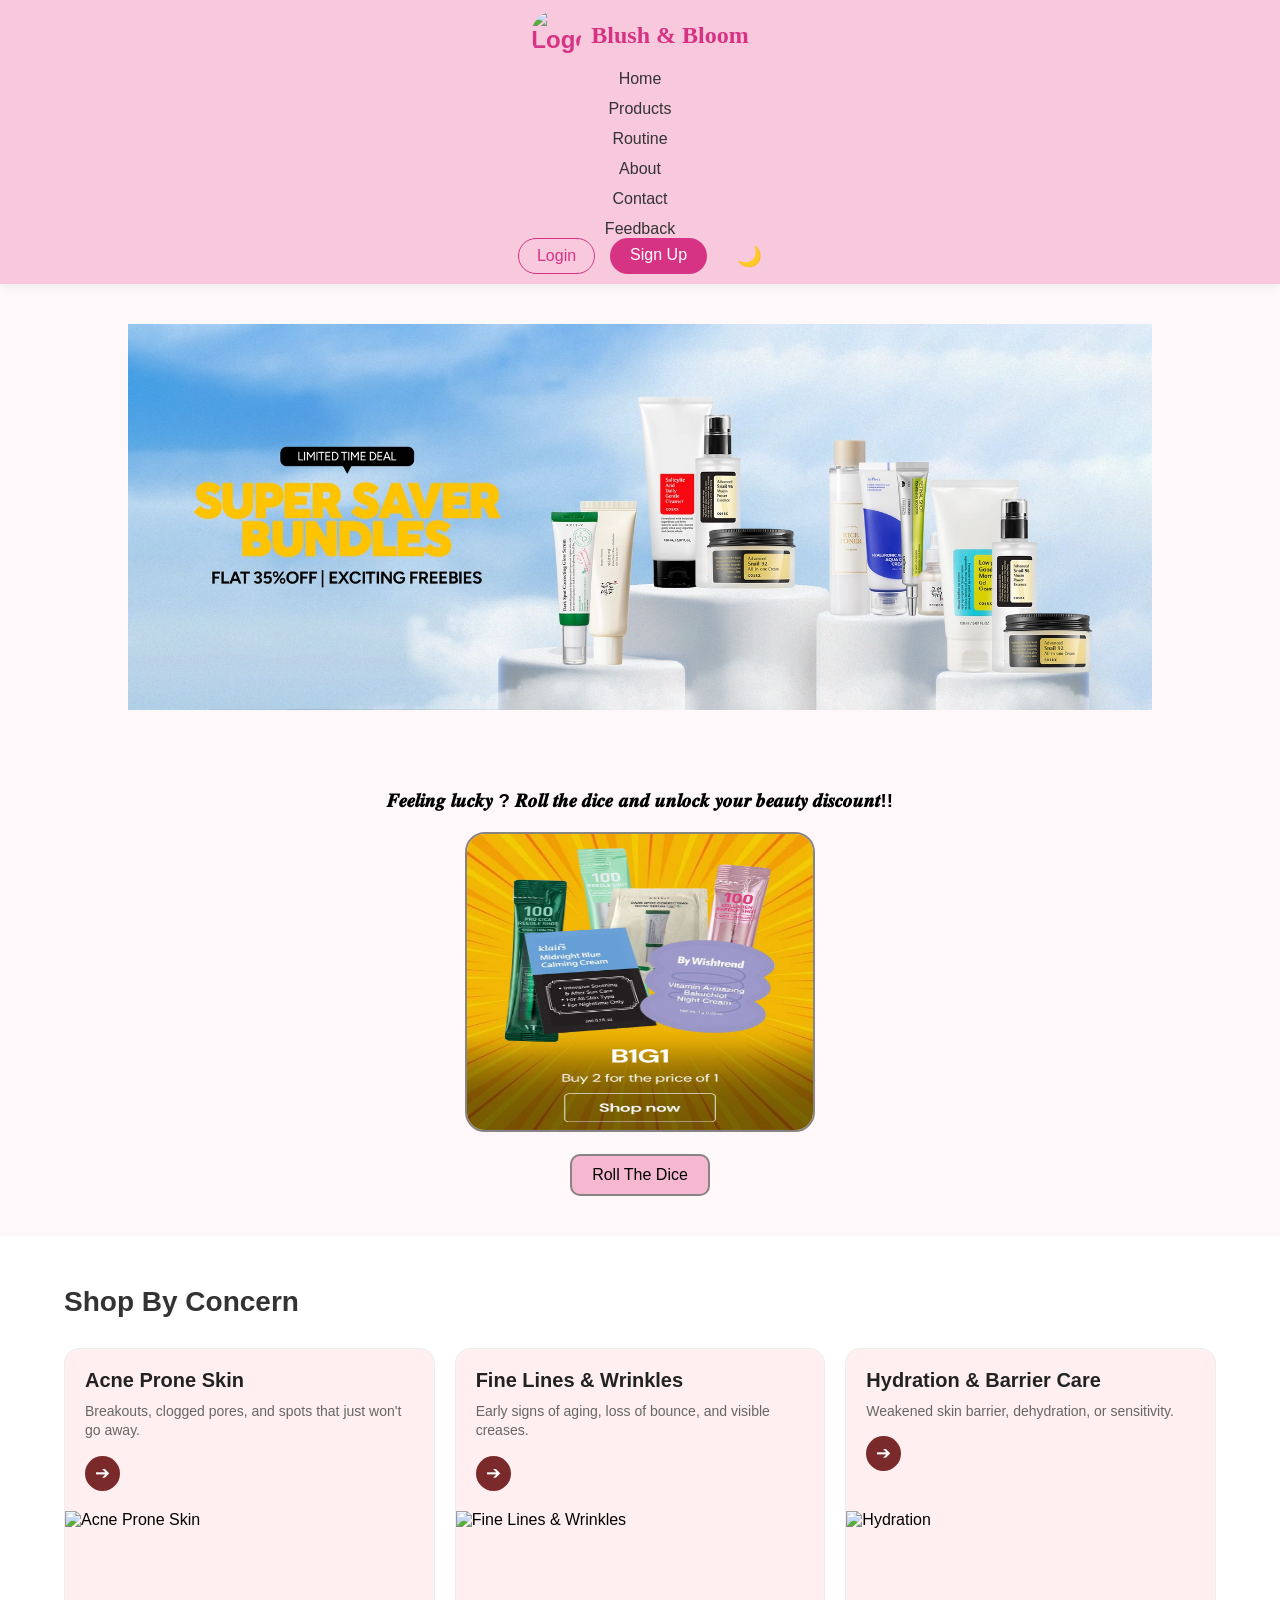
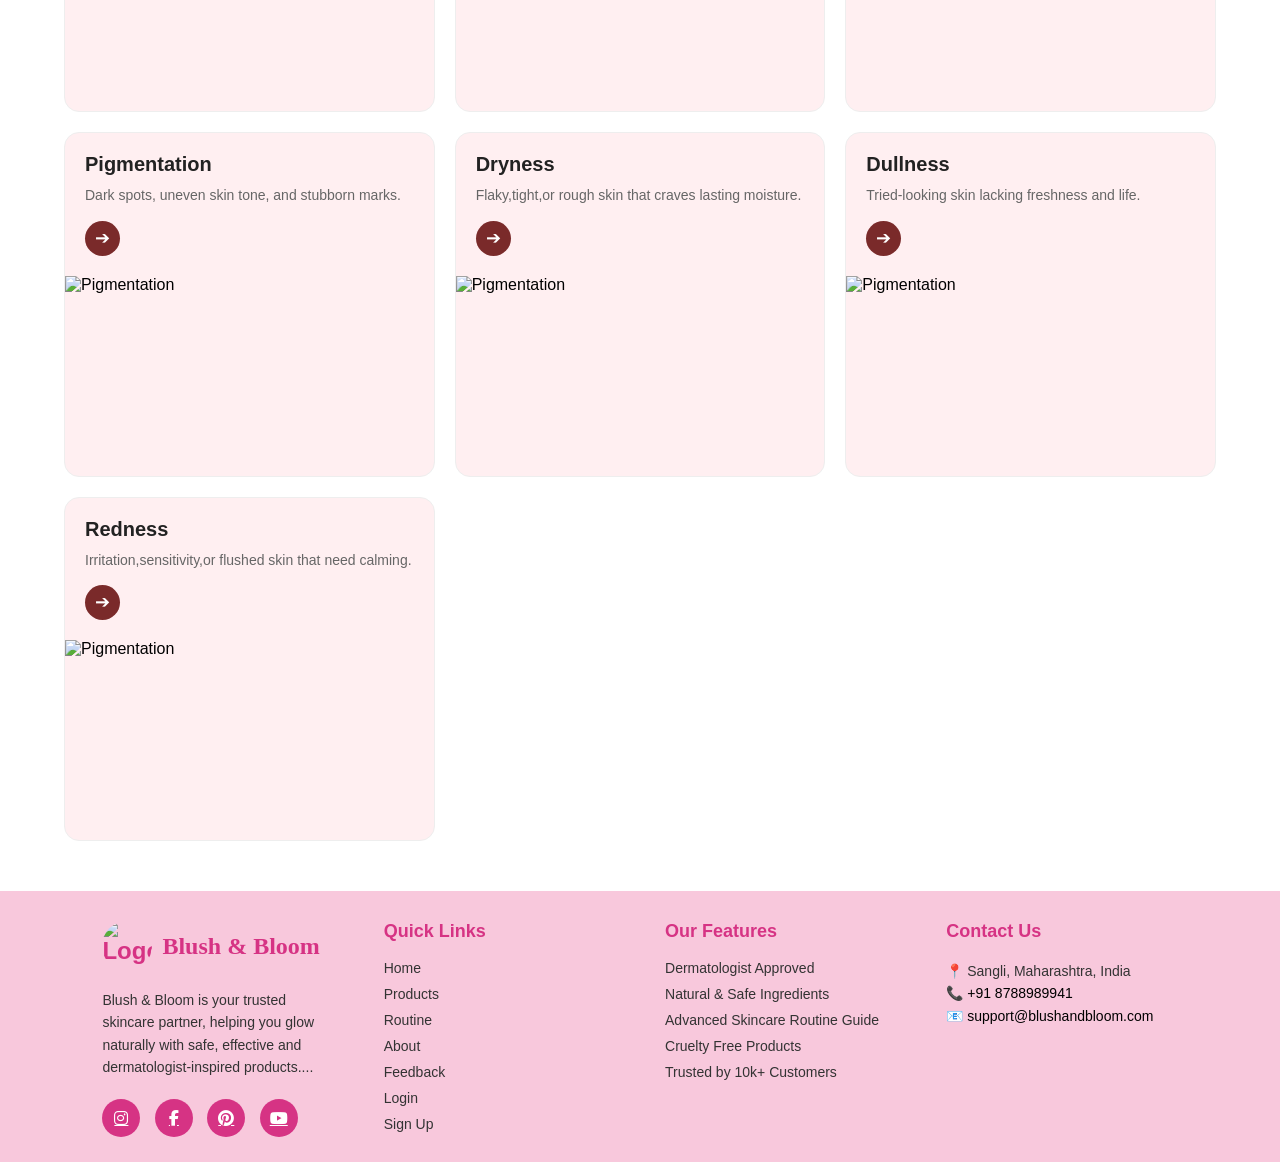
==== commit 4543fee6: "add media query in navbar and footer" ====
--- a/index.html
+++ b/index.html
@@ -174,13 +174,12 @@
 
                 <div class="social-icons">
 
-                    <a href="#"><i class="fab fa-instagram"></i></a>
-                    <a href="#"><i class="fab fa-facebook-f"></i></a>
-                    <a href="#"><i class="fab fa-pinterest"></i></a>
-                    <a href="#"><i class="fab fa-youtube"></i></a>
-                </div>
-            </div>
-
+                    <a href="https://www.instagram.com/?hl=en"><i class="fab fa-instagram"></i></a>
+                    <a href="https://www.facebook.com/"><i class="fab fa-facebook-f"></i></a>
+                    <a href="https://in.pinterest.com/"><i class="fab fa-pinterest"></i></a>
+                    <a href="https://www.youtube.com/"><i class="fab fa-youtube"></i></a>
+                </div>
+            </div>
 
             <div class="footer-col">
                 <h3>Quick Links</h3>
--- a/css/navbar.css
+++ b/css/navbar.css
@@ -143,9 +143,6 @@
     flex: 1;
 }
 
-
-@media (max-width:768px){
-
 .navbar{
 flex-direction:column;
 align-items:center;
@@ -172,32 +169,32 @@
 margin-top:10px;
 }
 
-}
-
 @media (max-width:768px){
 
-.footer-container{
-flex-direction:column;
-text-align:center;
-gap:20px;
-}
-
-.footer-section{
-width:100%;
-}
-
-.footer-section h3{
-margin-bottom:8px;
-}
-
-.footer-social{
-justify-content:center;
-margin-top:10px;
-}
-
-.footer-bottom{
-font-size:14px;
-padding-top:10px;
-}
-
-}
+.navbar{
+flex-direction:column;
+align-items:center;
+padding:10px;
+}
+
+.nav-links{
+flex-direction:column;
+align-items:center;
+gap:12px;
+margin-top:10px;
+}
+
+.nav-links a{
+display:block;
+}
+
+.search-bar{
+width:90%;
+margin-top:10px;
+}
+
+.theme-toggle{
+margin-top:10px;
+}
+
+}
--- a/css/footer.css
+++ b/css/footer.css
@@ -84,14 +84,35 @@
     transform: translateY(-4px);
 }
 
-@media (max-width: 768px) {
+   
+@media (max-width:768px){
 
-    .footer-container {
-        flex-direction: column;
-        text-align: center;
-    }
+.footer-container{
+flex-direction:column;
+text-align:center;
+gap:20px;
+}
+
+.footer-section{
+width:100%;
+}
+
+.footer-section h3{
+margin-bottom:8px;
+}
+
+.footer-social{
+justify-content:center;
+margin-top:10px;
+}
+
+.footer-bottom{
+font-size:14px;
+padding-top:10px;
+}
 
 }
+
 html, body {
     height: 100%;
 }
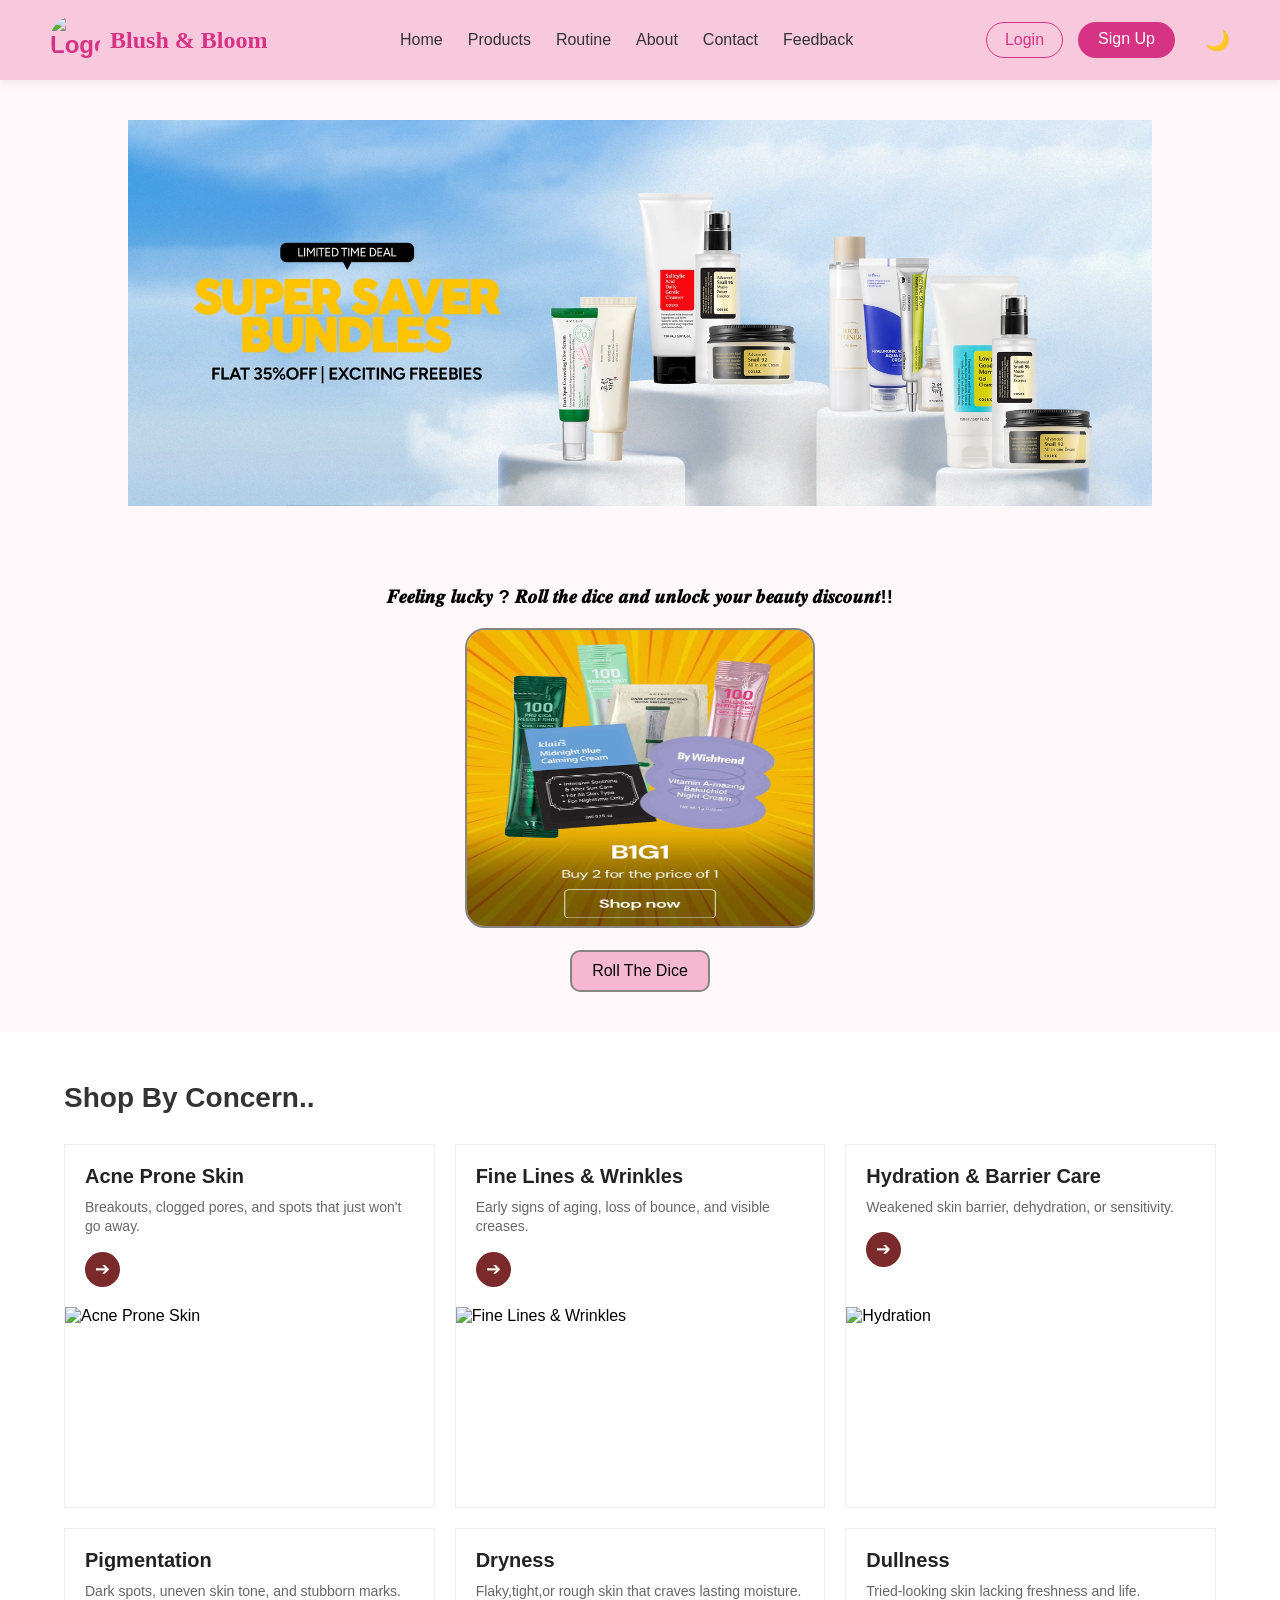
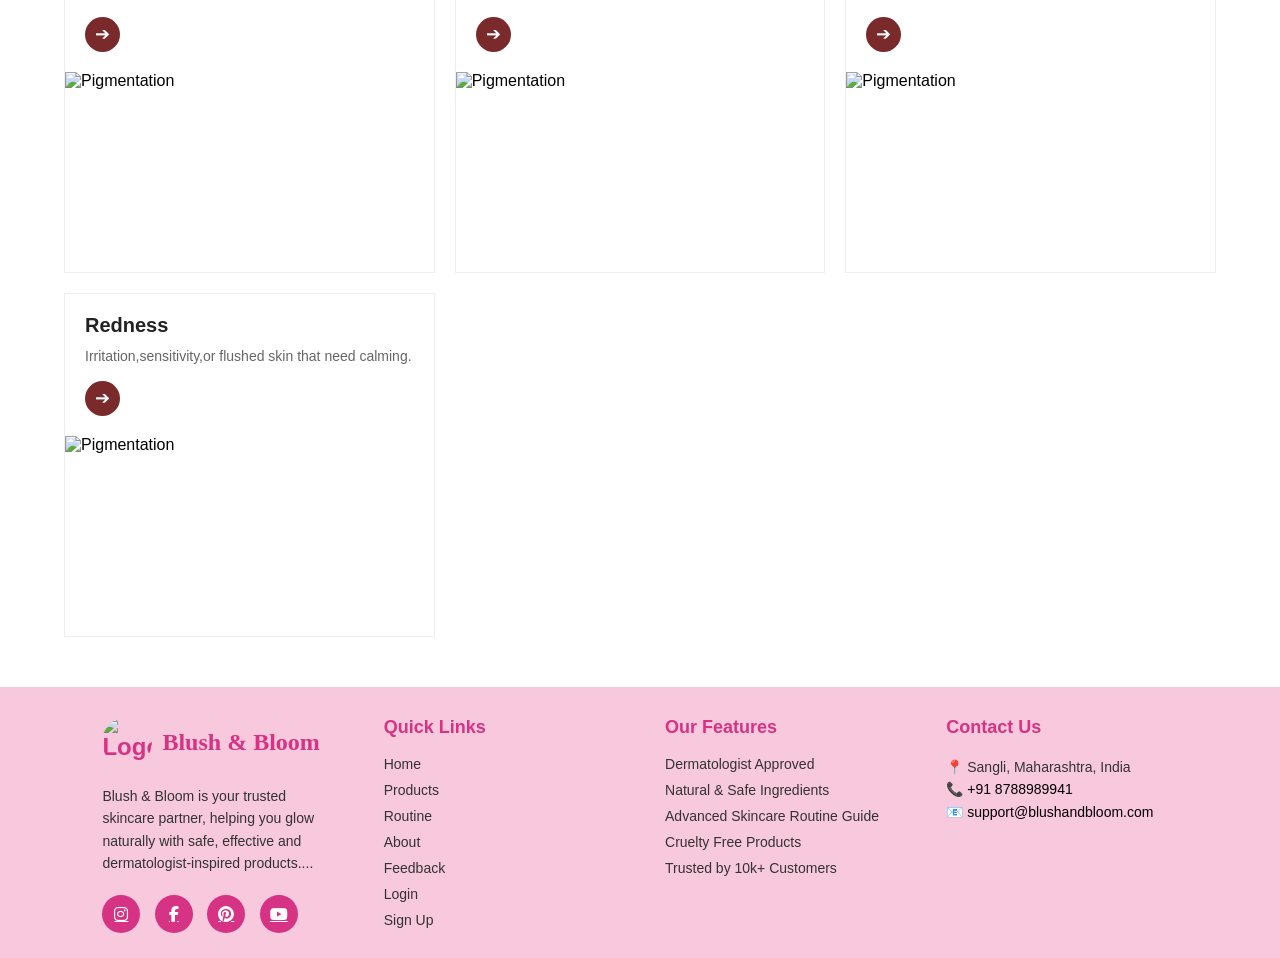
==== commit f2aa0785: "aboutpagechnge" ====
--- a/index.html
+++ b/index.html
@@ -6,6 +6,7 @@
        <link rel="stylesheet" href="./css/navbar.css">
         <link rel="stylesheet" href="./css/footer.css">
     <link rel="stylesheet" href="https://cdnjs.cloudflare.com/ajax/libs/font-awesome/6.5.0/css/all.min.css">
+     <link rel="icon" href="../images/web.logo.png" type="image-logo">
 </head>
 <body>
     <nav class="navbar">
@@ -87,7 +88,7 @@
     </div>
 
     <section class="shop-by-concern">
-        <h2 class="section-title">Shop By Concern</h2>
+        <h2 class="section-title">Shop By Concern..</h2>
 
         <div class="concern-container">
             <div class="concern-card">
--- a/css/index.css
+++ b/css/index.css
@@ -213,7 +213,11 @@
 }
 
 .concern-card {
+<<<<<<< HEAD
+    background-color: #f9f9f9; /* Light cream background */
+=======
     background-color: #FFEFF1 ; 
+>>>>>>> 8a3871759bcd6945e12d063b9d187551a352ec3d
     border-radius: 15px;
     overflow: hidden;
     display: flex;
@@ -308,3 +312,113 @@
     padding: 20px;
 }
 
+/* ===== TABLET SCREEN ===== */
+
+@media (max-width:992px){
+
+.navbar{
+flex-direction:column;
+align-items:center;
+padding:10px;
+}
+
+.nav-links{
+flex-direction:column;
+gap:12px;
+margin-top:10px;
+}
+
+.slider img{
+height:300px;
+}
+
+.cards{
+flex-wrap:wrap;
+justify-content:center;
+}
+
+.card{
+width:45%;
+margin:10px;
+}
+
+.product-container{
+grid-template-columns:repeat(2,1fr);
+gap:15px;
+}
+
+}
+
+@media (max-width:600px){
+
+.navbar{
+flex-direction:column;
+align-items:center;
+padding:10px;
+}
+
+.nav-links{
+flex-direction:column;
+gap:10px;
+}
+
+.search-bar{
+width:90%;
+margin-top:10px;
+}
+
+.slider img{
+height:200px;
+}
+
+.cards{
+flex-direction:column;
+align-items:center;
+}
+
+.card{
+width:90%;
+}
+
+.product-container{
+grid-template-columns:1fr;
+}
+
+}
+
+@media (max-width:768px){
+
+.footer-container{
+flex-direction:column;
+text-align:center;
+gap:20px;
+}
+
+.footer-section{
+width:100%;
+}
+
+.footer-section h3{
+margin-bottom:8px;
+}
+
+.footer-social{
+justify-content:center;
+margin-top:10px;
+}
+
+.footer-bottom{
+font-size:14px;
+padding-top:10px;
+}
+
+}
+
+html, body {
+    height: 100%;
+}
+
+body {
+    display: flex;
+    flex-direction: column;
+}
--- a/css/navbar.css
+++ b/css/navbar.css
@@ -14,10 +14,6 @@
     font-weight: bold;
     color: #d63384;
 
-}
-
-body {
-    margin: 0;
 }
 
 .navbar {
@@ -143,6 +139,9 @@
     flex: 1;
 }
 
+
+@media (max-width:768px){
+
 .navbar{
 flex-direction:column;
 align-items:center;
@@ -169,6 +168,36 @@
 margin-top:10px;
 }
 
+}
+
+@media (max-width:768px){
+
+.footer-container{
+flex-direction:column;
+text-align:center;
+gap:20px;
+}
+
+.footer-section{
+width:100%;
+}
+
+.footer-section h3{
+margin-bottom:8px;
+}
+
+.footer-social{
+justify-content:center;
+margin-top:10px;
+}
+
+.footer-bottom{
+font-size:14px;
+padding-top:10px;
+}
+
+}
+
 @media (max-width:768px){
 
 .navbar{
@@ -179,13 +208,8 @@
 
 .nav-links{
 flex-direction:column;
-align-items:center;
-gap:12px;
-margin-top:10px;
-}
-
-.nav-links a{
-display:block;
+gap:10px;
+margin-top:10px;
 }
 
 .search-bar{
--- a/css/footer.css
+++ b/css/footer.css
@@ -83,8 +83,7 @@
     background-color: #b0256a;
     transform: translateY(-4px);
 }
-
-   
+  
 @media (max-width:768px){
 
 .footer-container{
